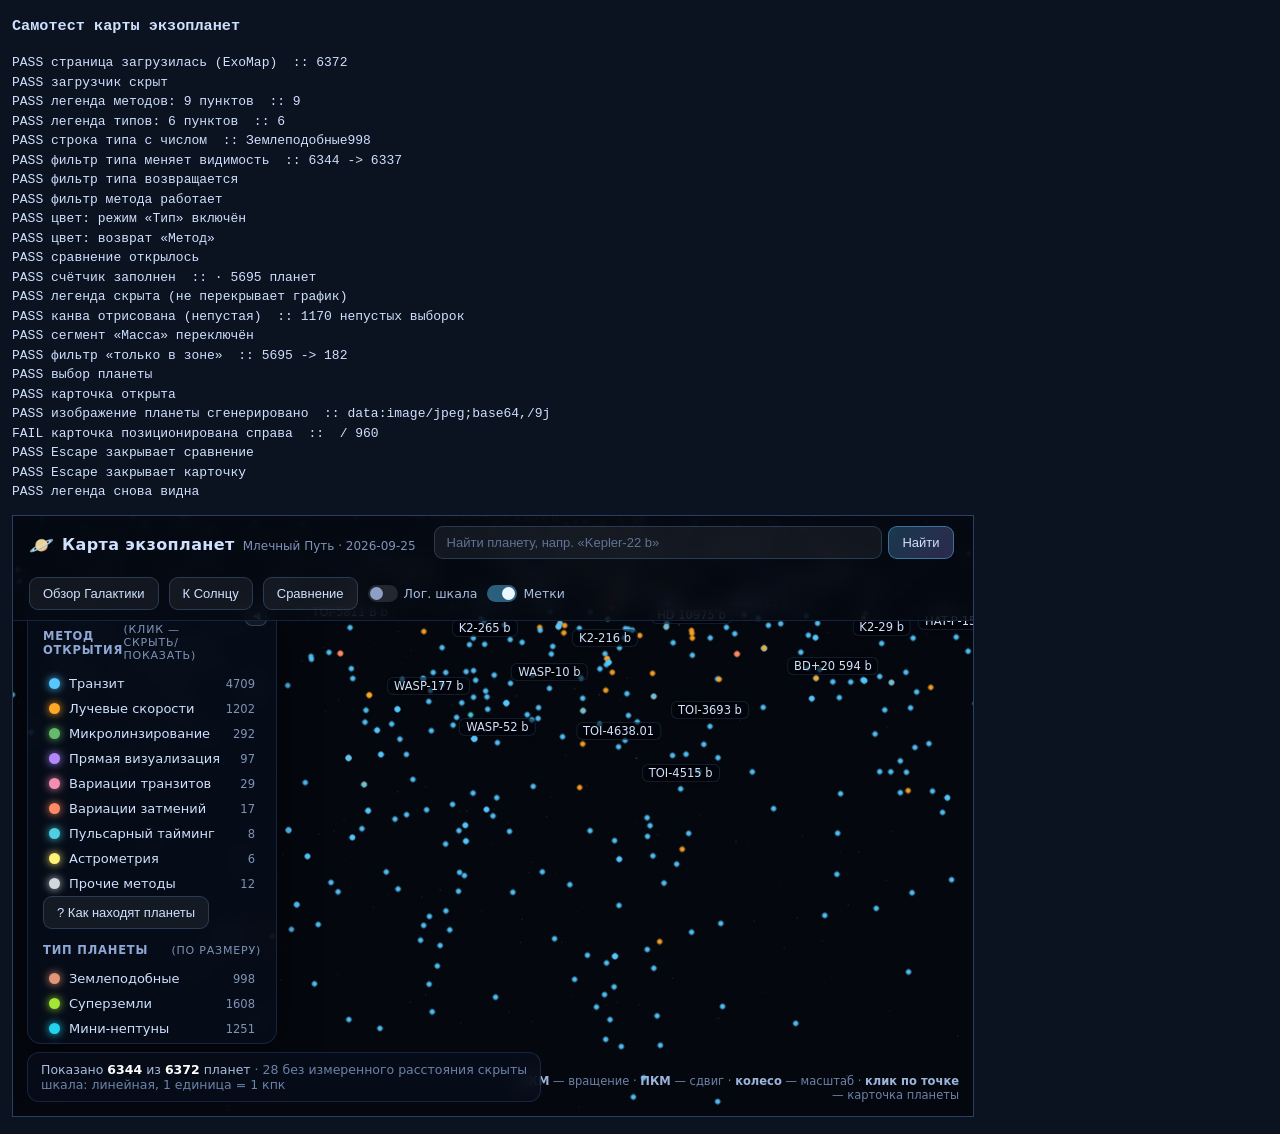
==== tools/selftest.html @ aef5bce6 "update map" ====
<!DOCTYPE html>
<html lang="ru">
<head>
<meta charset="utf-8">
<title>selftest</title>
<style>
  body{font:13px/1.5 Consolas,monospace;background:#0b1220;color:#cfe0ff;margin:12px}
  iframe{width:960px;height:600px;border:1px solid #2a3f63}
  #out{white-space:pre-wrap}
</style>
</head>
<body>
<h3>Самотест карты экзопланет</h3>
<pre id="out">выполняется…</pre>
<iframe id="f" src="/index.html" width="960" height="600"></iframe>

<script>
var R = [];
function ok(name, cond, extra) {
  R.push((cond ? 'PASS ' : 'FAIL ') + name + (extra !== undefined ? '  :: ' + extra : ''));
}

setTimeout(function () {
  try {
    var f = document.getElementById('f'), w = f.contentWindow, d = f.contentWindow.document;

    ok('страница загрузилась (ExoMap)', !!(w.ExoMap && w.ExoMap.planetCount > 5000),
       w.ExoMap ? w.ExoMap.planetCount : 'нет ExoMap');
    ok('загрузчик скрыт', d.getElementById('loader').classList.contains('done'));

    /* --- легенда методов и типов --- */
    var li = d.getElementById('legendItems').children;
    ok('легенда методов: 9 пунктов', li.length === 9, li.length);
    var ti = d.getElementById('typeItems').children;
    ok('легенда типов: 6 пунктов', ti.length === 6, ti.length);
    ok('строка типа с числом', /\d/.test(ti[0].textContent), ti[0].textContent);

    var before = w.ExoMap.stats().visible;
    ti[5].click();
    var after = w.ExoMap.stats().visible;
    ok('фильтр типа меняет видимость', after !== before, before + ' -> ' + after);
    ti[5].click();
    ok('фильтр типа возвращается', w.ExoMap.stats().visible === before);

    var mBefore = w.ExoMap.stats().visible;
    li[0].click();
    ok('фильтр метода работает', w.ExoMap.stats().visible !== mBefore);
    li[0].click();

    /* --- цвет точек --- */
    var cm = d.getElementById('colorMode');
    cm.children[1].click();
    ok('цвет: режим «Тип» включён',
       cm.children[1].classList.contains('on') && !cm.children[0].classList.contains('on'));
    cm.children[0].click();
    ok('цвет: возврат «Метод»', cm.children[0].classList.contains('on'));

    /* --- вид «Сравнение» --- */
    d.getElementById('btnCompare').click();
    var cmp = d.getElementById('compare');
    ok('сравнение открылось', !cmp.classList.contains('hidden'));
    var cnt = d.getElementById('cmpCount').textContent;
    ok('счётчик заполнен', /планет/.test(cnt), cnt);
    ok('легенда скрыта (не перекрывает график)',
       w.getComputedStyle(d.getElementById('legend')).display === 'none');

    var cv = d.getElementById('cmpCanvas');
    var ctx = cv.getContext('2d');
    var px = ctx.getImageData(0, 0, cv.width, cv.height).data;
    var nz = 0;
    for (var i = 3; i < px.length; i += 400) if (px[i] > 0) nz++;
    ok('канва отрисована (непустая)', nz > 100, nz + ' непустых выборок');

    d.getElementById('cmpSeg').children[1].click();
    ok('сегмент «Масса» переключён', d.getElementById('cmpSeg').children[1].classList.contains('on'));
    d.getElementById('cmpSeg').children[0].click();

    var hz = d.getElementById('chHzOnly');
    hz.checked = true;
    hz.dispatchEvent(new w.Event('change'));
    var cntHz = d.getElementById('cmpCount').textContent;
    var n0 = parseInt(cnt.replace(/\D+/g, ''), 10), n1 = parseInt(cntHz.replace(/\D+/g, ''), 10);
    ok('фильтр «только в зоне»', n1 > 0 && n1 <= n0, n0 + ' -> ' + n1);
    hz.checked = false;
    hz.dispatchEvent(new w.Event('change'));

    /* --- карточка + изображение --- */
    ok('выбор планеты', w.ExoMap.select('HAT-P-8 b'));
    var pop = d.getElementById('popup');
    ok('карточка открыта', !pop.classList.contains('hidden'));
    var pimg = pop.querySelector('.pimg img');
    ok('изображение планеты сгенерировано',
       !!(pimg && pimg.src.indexOf('data:image/jpeg') === 0),
       pimg ? pimg.src.slice(0, 26) : 'нет .pimg img');
    ok('карточка позиционирована справа', parseInt(pop.style.left, 10) >= w.innerWidth - 420,
       pop.style.left + ' / ' + w.innerWidth);

    /* --- закрытие по Escape --- */
    w.dispatchEvent(new w.KeyboardEvent('keydown', { key: 'Escape' }));
    ok('Escape закрывает сравнение', cmp.classList.contains('hidden'));
    w.dispatchEvent(new w.KeyboardEvent('keydown', { key: 'Escape' }));
    ok('Escape закрывает карточку', pop.classList.contains('hidden'));
    ok('легенда снова видна',
       w.getComputedStyle(d.getElementById('legend')).display !== 'none');
  } catch (e) {
    ok('ИСКЛЮЧЕНИЕ', false, (e && e.message) + ' | ' + (e && e.stack));
  }

  R.forEach(function (l) { console.log('SELFTEST ' + l); });
  document.getElementById('out').textContent = R.join('\n');
  var fails = R.filter(function (l) { return l.indexOf('FAIL') === 0; }).length;
  document.title = 'SELFTEST DONE fails=' + fails;
}, 2500);
</script>
</body>
</html>
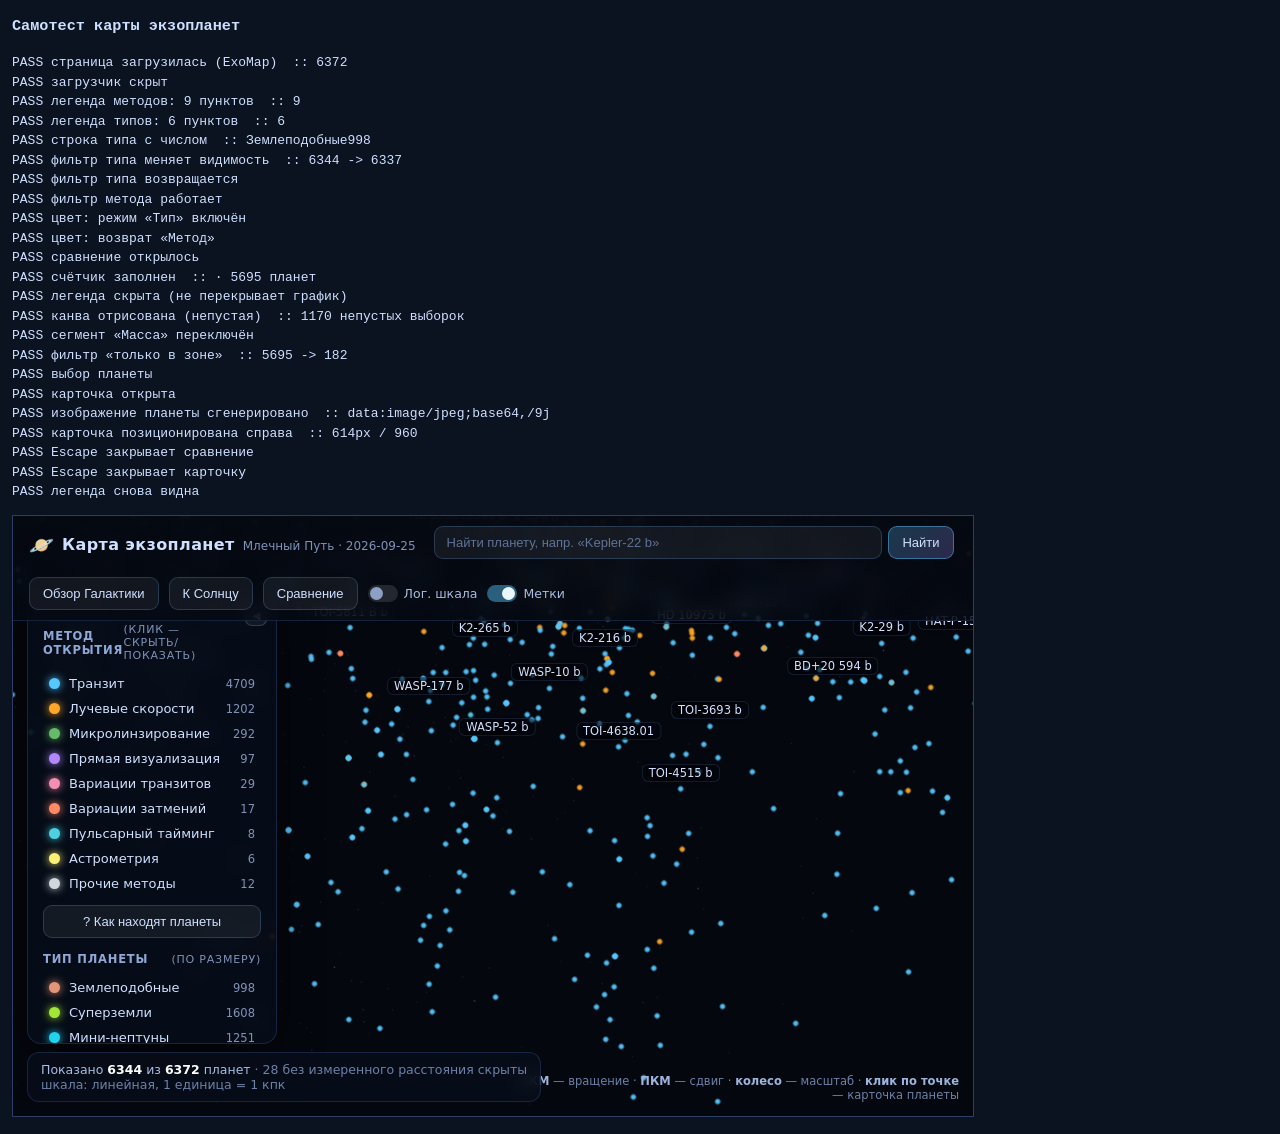
==== commit 83a854d2: "справка о методах открытия, склонения счётчиков, стабилизация selftest" ====
--- a/tools/selftest.html
+++ b/tools/selftest.html
@@ -20,9 +20,14 @@
   R.push((cond ? 'PASS ' : 'FAIL ') + name + (extra !== undefined ? '  :: ' + extra : ''));
 }
 
-setTimeout(function () {
+/* Цикл рендера держит виртуальное время headless-браузера «в ритме» реального,
+   иначе бюджет истечёт до загрузки iframe и тест выполнится слишком рано. */
+(function spin() { requestAnimationFrame(spin); })();
+
+setTimeout(function tryStart() {
   try {
     var f = document.getElementById('f'), w = f.contentWindow, d = f.contentWindow.document;
+    if (!(w.ExoMap && w.ExoMap.planetCount > 5000)) { setTimeout(tryStart, 300); return; }
 
     ok('страница загрузилась (ExoMap)', !!(w.ExoMap && w.ExoMap.planetCount > 5000),
        w.ExoMap ? w.ExoMap.planetCount : 'нет ExoMap');
@@ -92,24 +97,37 @@
     ok('изображение планеты сгенерировано',
        !!(pimg && pimg.src.indexOf('data:image/jpeg') === 0),
        pimg ? pimg.src.slice(0, 26) : 'нет .pimg img');
-    ok('карточка позиционирована справа', parseInt(pop.style.left, 10) >= w.innerWidth - 420,
-       pop.style.left + ' / ' + w.innerWidth);
 
-    /* --- закрытие по Escape --- */
-    w.dispatchEvent(new w.KeyboardEvent('keydown', { key: 'Escape' }));
-    ok('Escape закрывает сравнение', cmp.classList.contains('hidden'));
-    w.dispatchEvent(new w.KeyboardEvent('keydown', { key: 'Escape' }));
-    ok('Escape закрывает карточку', pop.classList.contains('hidden'));
-    ok('легенда снова видна',
-       w.getComputedStyle(d.getElementById('legend')).display !== 'none');
+    /* позиция карточки и Escape — после кадра анимации (updatePopupPos в animate) */
+    setTimeout(function () {
+      try {
+        ok('карточка позиционирована справа', parseInt(pop.style.left, 10) >= w.innerWidth - 420,
+           pop.style.left + ' / ' + w.innerWidth);
+
+        w.dispatchEvent(new w.KeyboardEvent('keydown', { key: 'Escape' }));
+        ok('Escape закрывает сравнение', cmp.classList.contains('hidden'));
+        w.dispatchEvent(new w.KeyboardEvent('keydown', { key: 'Escape' }));
+        ok('Escape закрывает карточку', pop.classList.contains('hidden'));
+        ok('легенда снова видна',
+           w.getComputedStyle(d.getElementById('legend')).display !== 'none');
+      } catch (e) {
+        ok('ИСКЛЮЧЕНИЕ (часть 2)', false, (e && e.message) + ' | ' + (e && e.stack));
+      }
+      finish();
+    }, 400);
+    return;
+
   } catch (e) {
     ok('ИСКЛЮЧЕНИЕ', false, (e && e.message) + ' | ' + (e && e.stack));
   }
+  finish();
 
-  R.forEach(function (l) { console.log('SELFTEST ' + l); });
-  document.getElementById('out').textContent = R.join('\n');
-  var fails = R.filter(function (l) { return l.indexOf('FAIL') === 0; }).length;
-  document.title = 'SELFTEST DONE fails=' + fails;
+  function finish() {
+    R.forEach(function (l) { console.log('SELFTEST ' + l); });
+    document.getElementById('out').textContent = R.join('\n');
+    var fails = R.filter(function (l) { return l.indexOf('FAIL') === 0; }).length;
+    document.title = 'SELFTEST DONE fails=' + fails;
+  }
 }, 2500);
 </script>
 </body>
